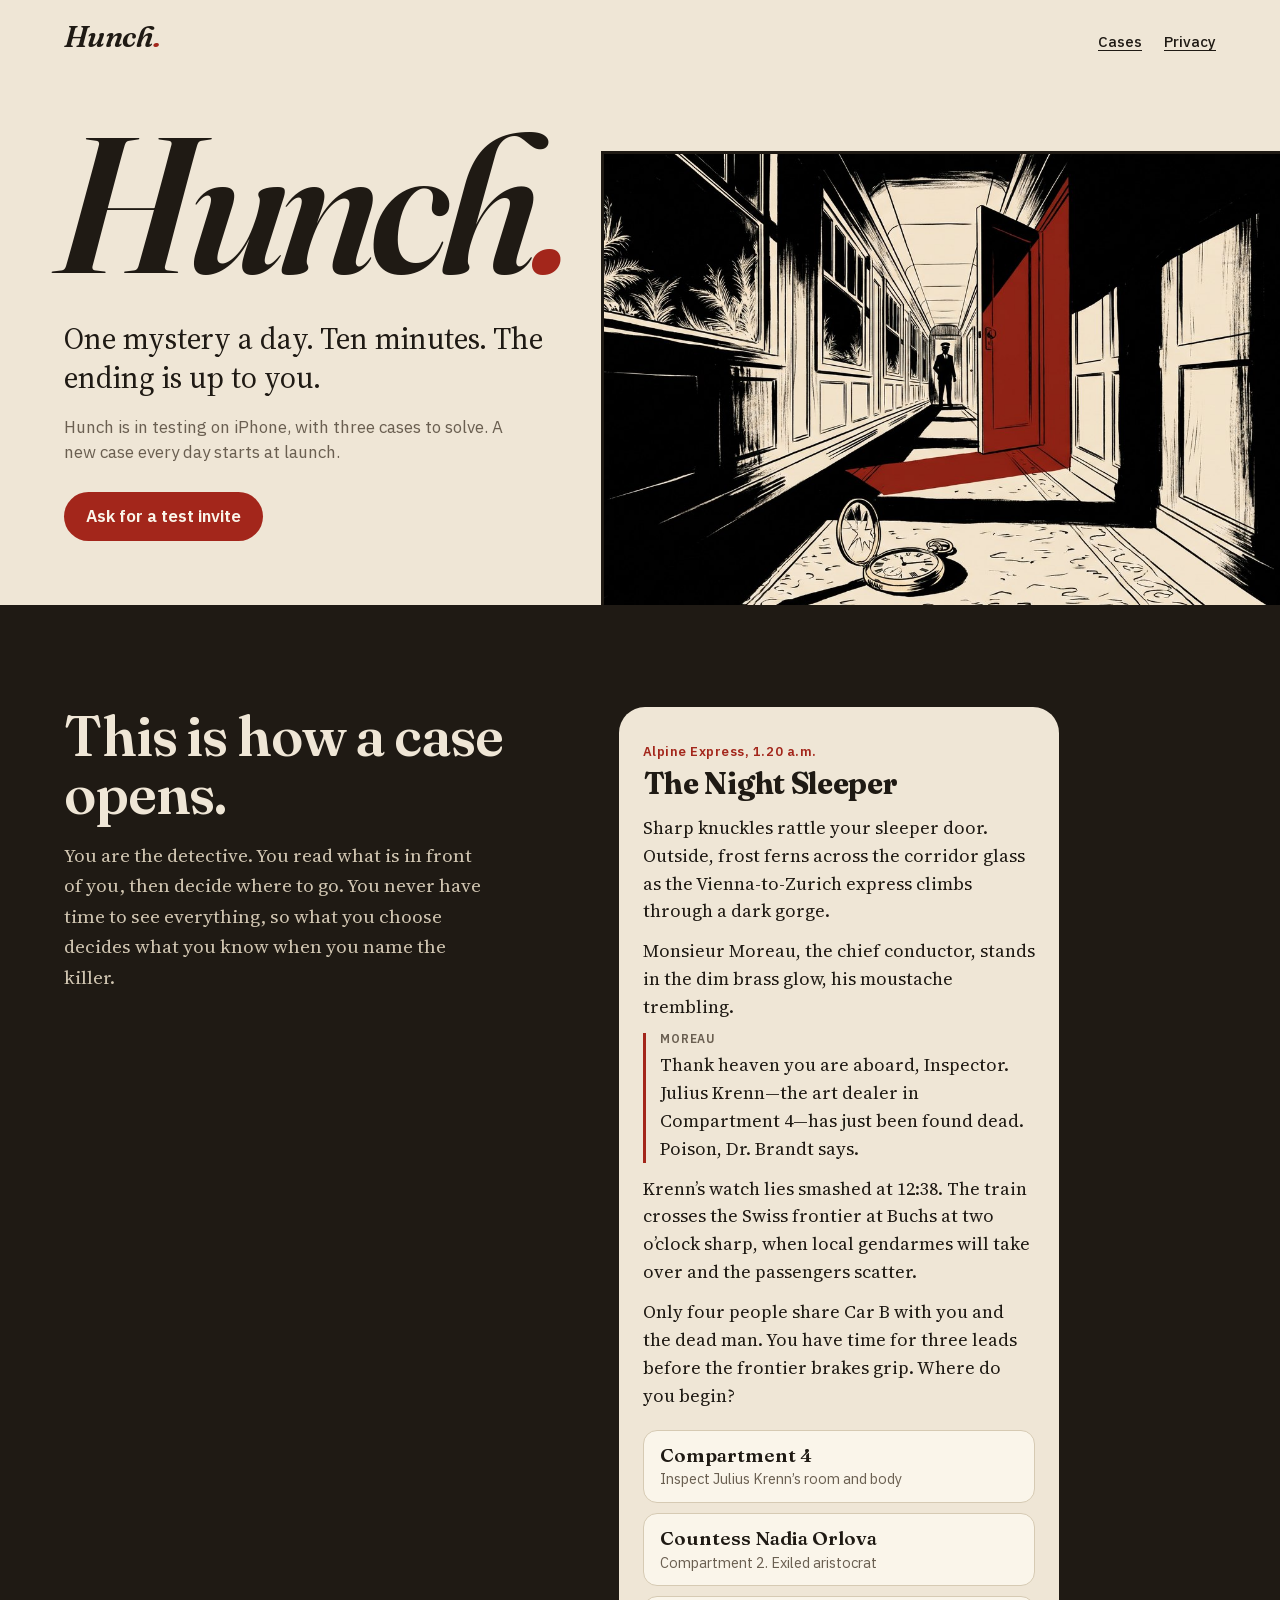
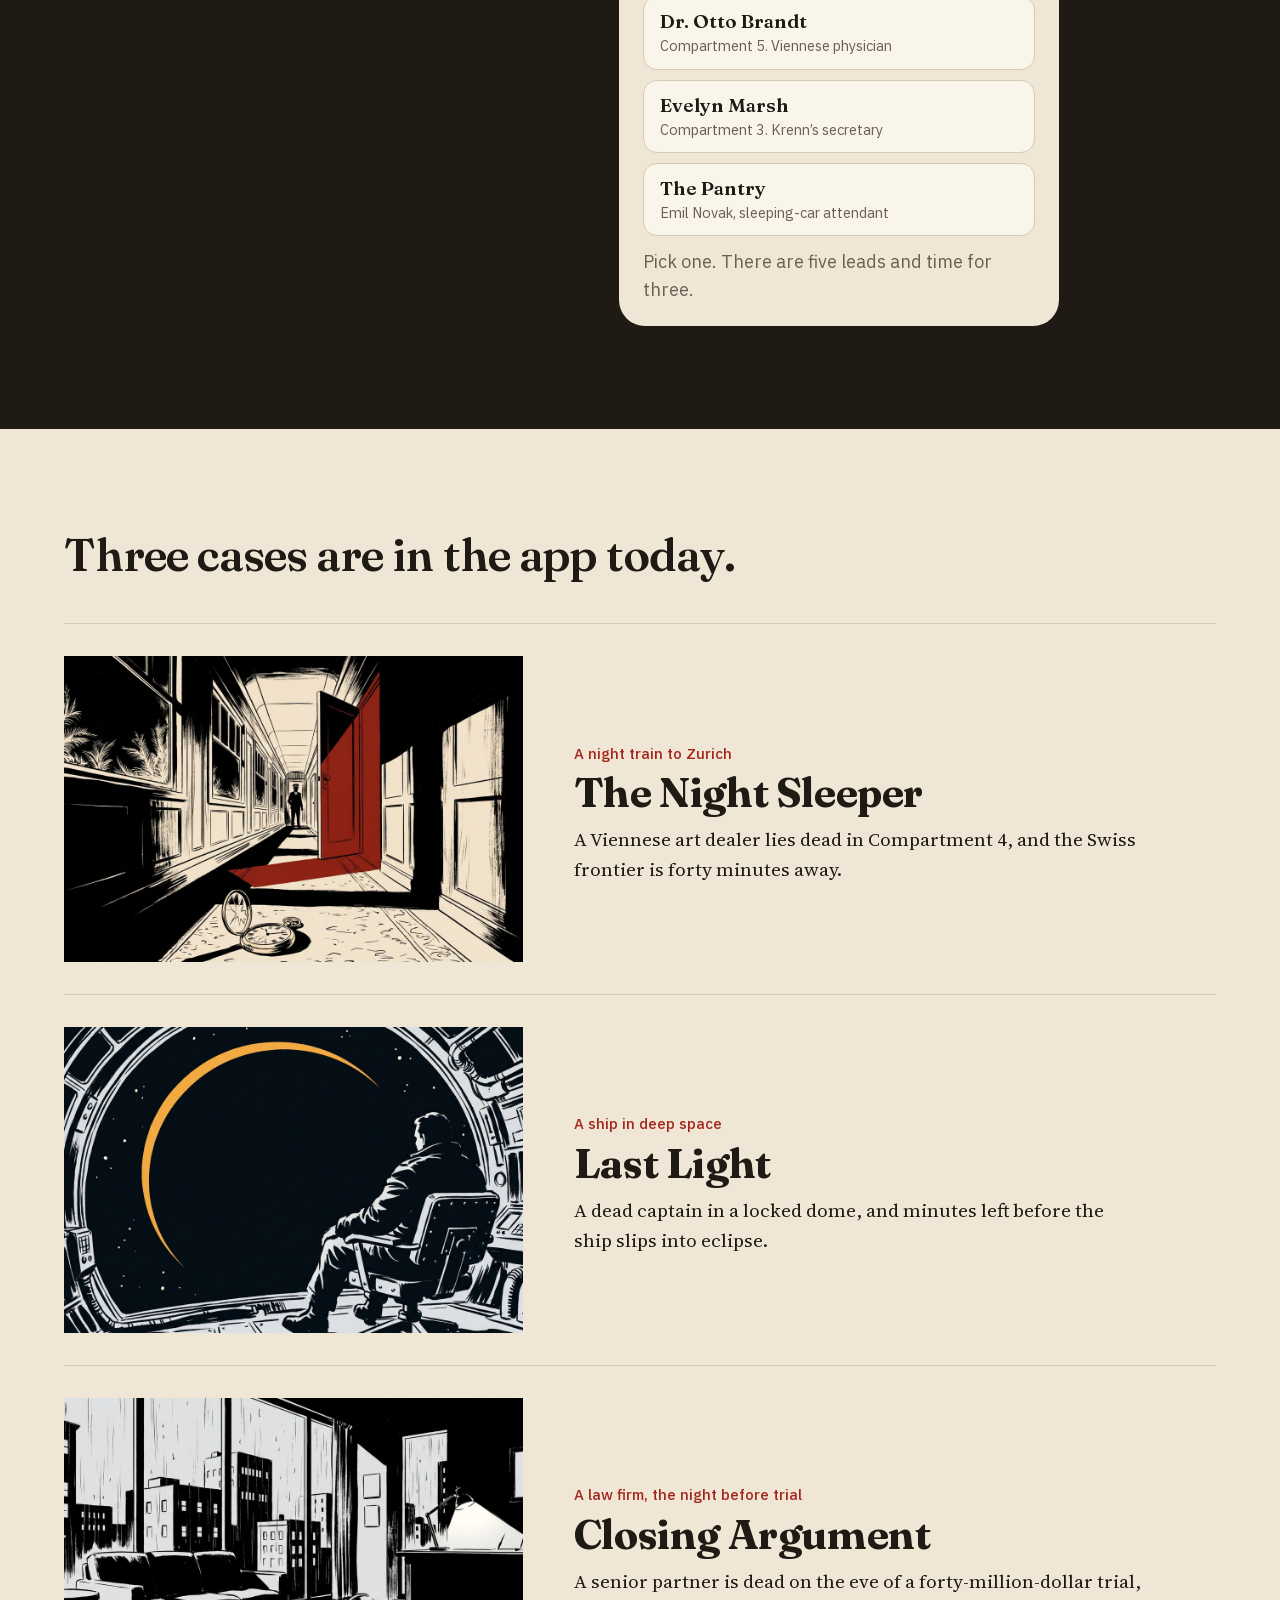
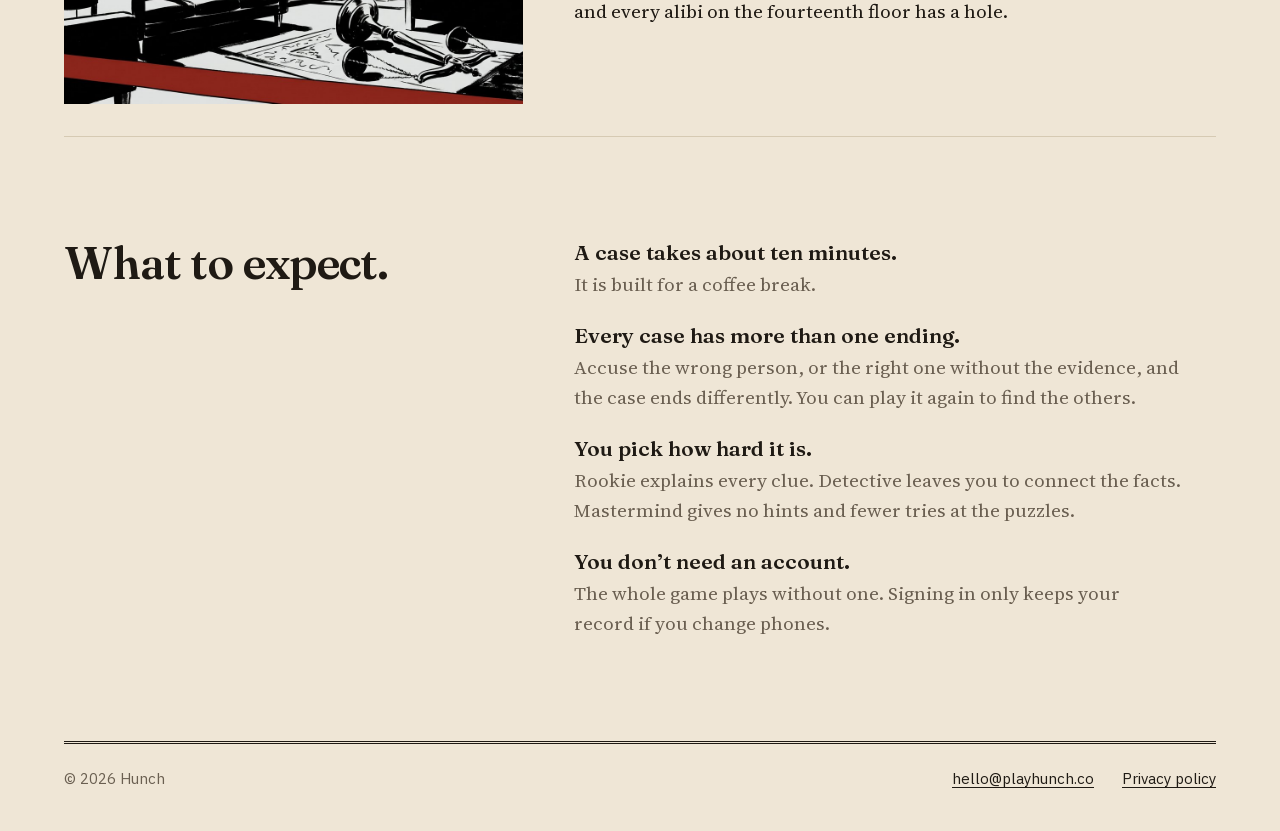
==== index.html @ 8b2c5234 "Hunch home page and privacy policy Co-Authored-By: Claude Fable 5.2 <noreply@anthropic.com>" ====
<!doctype html>
<html lang="en">
<head>
<meta charset="utf-8">
<meta name="viewport" content="width=device-width,initial-scale=1">
<title>Hunch: one mystery a day</title>
<meta name="description" content="Hunch is a ten-minute mystery for iPhone. Question the suspects, follow your leads, name the killer. The ending is up to you.">
<meta property="og:title" content="Hunch: one mystery a day">
<meta property="og:description" content="A ten-minute mystery for iPhone. The ending is up to you.">
<meta property="og:image" content="https://playhunch.co/art/sleeper.jpg">
<meta property="og:url" content="https://playhunch.co/">
<meta name="theme-color" content="#efe6d6">
<link rel="icon" href="/icon-180.png">
<link rel="apple-touch-icon" href="/icon-180.png">
<link rel="stylesheet" href="/site.css">
</head>
<body>

<header class="top">
  <a class="name" href="/" aria-label="Hunch home">Hunch<span>.</span></a>
  <nav><a href="#cases">Cases</a><a href="/privacy/">Privacy</a></nav>
</header>

<main>
  <section class="hero">
    <div class="say">
      <h1 class="mark">Hunch<span>.</span></h1>
      <p class="line">One mystery a day. Ten minutes. The ending is up to you.</p>
      <p class="status">Hunch is in testing on iPhone, with three cases to solve. A new case every day starts at launch.</p>
      <a class="btn" href="mailto:hello@playhunch.co?subject=Hunch%20test%20invite">Ask for a test invite</a>
    </div>
    <figure>
      <img src="/art/sleeper.jpg" width="1080" height="720" alt="A sleeping-car corridor at night. One compartment door stands open, a conductor waits at the far end, and a pocket watch lies smashed on the carpet.">
    </figure>
  </section>

  <section class="try" aria-labelledby="try-h">
    <div>
      <h2 id="try-h">This is how a case opens.</h2>
      <p class="why">You are the detective. You read what is in front of you, then decide where to go. You never have time to see everything, so what you choose decides what you know when you name the killer.</p>
    </div>

    <div class="page">
      <p class="where">Alpine Express, 1.20 a.m.</p>
      <h3>The Night Sleeper</h3>
      <p>Sharp knuckles rattle your sleeper door. Outside, frost ferns across the corridor glass as the Vienna-to-Zurich express climbs through a dark gorge.</p>
      <p>Monsieur Moreau, the chief conductor, stands in the dim brass glow, his moustache trembling.</p>
      <p class="spoken"><b>MOREAU</b>Thank heaven you are aboard, Inspector. Julius Krenn—the art dealer in Compartment 4—has just been found dead. Poison, Dr. Brandt says.</p>
      <p>Krenn’s watch lies smashed at 12:38. The train crosses the Swiss frontier at Buchs at two o’clock sharp, when local gendarmes will take over and the passengers scatter.</p>
      <p>Only four people share Car B with you and the dead man. You have time for three leads before the frontier brakes grip. Where do you begin?</p>

      <ul class="leads" id="leads">
        <li><button type="button" aria-pressed="false"><b>Compartment 4</b><i>Inspect Julius Krenn’s room and body</i></button></li>
        <li><button type="button" aria-pressed="false"><b>Countess Nadia Orlova</b><i>Compartment 2. Exiled aristocrat</i></button></li>
        <li><button type="button" aria-pressed="false"><b>Dr. Otto Brandt</b><i>Compartment 5. Viennese physician</i></button></li>
        <li><button type="button" aria-pressed="false"><b>Evelyn Marsh</b><i>Compartment 3. Krenn’s secretary</i></button></li>
        <li><button type="button" aria-pressed="false"><b>The Pantry</b><i>Emil Novak, sleeping-car attendant</i></button></li>
      </ul>
      <p class="after" id="after" aria-live="polite">Pick one. There are five leads and time for three.</p>
    </div>
  </section>

  <section class="cases" id="cases" aria-labelledby="cases-h">
    <h2 id="cases-h">Three cases are in the app today.</h2>
    <ol>
      <li>
        <img src="/art/sleeper.jpg" width="1080" height="720" loading="lazy" alt="">
        <div>
          <p class="set">A night train to Zurich</p>
          <h3>The Night Sleeper</h3>
          <p>A Viennese art dealer lies dead in Compartment 4, and the Swiss frontier is forty minutes away.</p>
        </div>
      </li>
      <li>
        <img src="/art/light.jpg" width="1080" height="720" loading="lazy" alt="Cover illustration for Last Light.">
        <div>
          <p class="set">A ship in deep space</p>
          <h3>Last Light</h3>
          <p>A dead captain in a locked dome, and minutes left before the ship slips into eclipse.</p>
        </div>
      </li>
      <li>
        <img src="/art/closing.jpg" width="1080" height="720" loading="lazy" alt="Cover illustration for Closing Argument.">
        <div>
          <p class="set">A law firm, the night before trial</p>
          <h3>Closing Argument</h3>
          <p>A senior partner is dead on the eve of a forty-million-dollar trial, and every alibi on the fourteenth floor has a hole.</p>
        </div>
      </li>
    </ol>
  </section>

  <section class="facts" aria-labelledby="facts-h">
    <h2 id="facts-h">What to expect.</h2>
    <dl>
      <div><dt>A case takes about ten minutes.</dt><dd>It is built for a coffee break.</dd></div>
      <div><dt>Every case has more than one ending.</dt><dd>Accuse the wrong person, or the right one without the evidence, and the case ends differently. You can play it again to find the others.</dd></div>
      <div><dt>You pick how hard it is.</dt><dd>Rookie explains every clue. Detective leaves you to connect the facts. Mastermind gives no hints and fewer tries at the puzzles.</dd></div>
      <div><dt>You don’t need an account.</dt><dd>The whole game plays without one. Signing in only keeps your record if you change phones.</dd></div>
    </dl>
  </section>
</main>

<footer class="foot">
  <span class="made">© 2026 Hunch</span>
  <a href="mailto:hello@playhunch.co">hello@playhunch.co</a>
  <a href="/privacy/">Privacy policy</a>
</footer>

<script>
(function () {
  var list = document.getElementById('leads'), after = document.getElementById('after');
  if (!list || !after) return;
  var buttons = list.querySelectorAll('button');
  list.addEventListener('click', function (e) {
    var b = e.target.closest('button');
    if (!b) return;
    buttons.forEach(function (x) { x.setAttribute('aria-pressed', x === b ? 'true' : 'false'); });
    list.classList.add('chosen');
    after.innerHTML = '<strong>You start with ' + b.querySelector('b').textContent + '.</strong> Two leads left, and the sample ends here. The rest of the case is in the app.';
  });
})();
</script>
</body>
</html>
---- site.css ----
/* playhunch.co. Same paper, ink and red as the app's paper theme (twist.css), same typefaces (fonts/fonts.css). */
@font-face{font-family:'Fraunces';font-style:italic;font-weight:400 600;font-display:swap;src:url(fonts/fraunces-italic-var-latin.woff2) format('woff2')}
@font-face{font-family:'Fraunces';font-style:normal;font-weight:400 800;font-display:swap;src:url(fonts/fraunces-normal-var-latin.woff2) format('woff2')}
@font-face{font-family:'Source Serif 4';font-style:normal;font-weight:400 600;font-display:swap;src:url(fonts/source-serif-4-normal-var-latin.woff2) format('woff2')}
@font-face{font-family:'Source Serif 4';font-style:italic;font-weight:400;font-display:swap;src:url(fonts/source-serif-4-italic-400-latin.woff2) format('woff2')}
@font-face{font-family:'IBM Plex Sans';font-style:normal;font-weight:400 600;font-display:swap;src:url(fonts/ibm-plex-sans-normal-var-latin.woff2) format('woff2')}

:root{
  --paper:#efe6d6;--card:#faf5ea;--ink:#1f1a14;--mute:#6a5f51;--red:#a3261b;--line:#d6cab3;
  --display:'Fraunces',Georgia,serif;--body:'Source Serif 4',Georgia,serif;--ui:'IBM Plex Sans',system-ui,sans-serif;
  --gutter:clamp(20px,5vw,64px);
}
*{box-sizing:border-box;margin:0;padding:0}
html{-webkit-text-size-adjust:100%}
body{background:var(--paper);color:var(--ink);font:400 19px/1.6 var(--body)}
img{display:block;max-width:100%;height:auto}
a{color:var(--red);text-underline-offset:.18em}
a:hover{color:var(--ink)}
:focus-visible{outline:3px solid var(--red);outline-offset:3px;border-radius:2px}

/* ---------- top of every page ---------- */
.top{display:flex;justify-content:space-between;align-items:baseline;padding:22px var(--gutter)}
.top .name{font:600 italic 30px/1 var(--display);letter-spacing:-.02em;color:var(--ink);text-decoration:none}
.top .name span,.mark span{color:var(--red)}
.top nav a{font:500 15px/1 var(--ui);color:var(--ink);margin-left:22px}

/* ---------- home: hero ---------- */
.hero{display:grid;grid-template-columns:minmax(0,5fr) minmax(0,7fr);align-items:end;gap:clamp(24px,4vw,56px);padding:clamp(12px,4vw,48px) 0 0 var(--gutter)}
.hero .say{padding-bottom:clamp(28px,5vw,72px)}
.mark{font:600 italic clamp(88px,15vw,208px)/.82 var(--display);letter-spacing:-.04em;margin-left:-.05em}
.hero .line{font:400 clamp(22px,2.4vw,30px)/1.3 var(--body);margin-top:clamp(20px,3vw,36px);max-width:17em}
.hero .status{font:400 17px/1.5 var(--ui);color:var(--mute);margin-top:18px;max-width:26em}
.hero figure{border-left:3px solid var(--ink);border-top:3px solid var(--ink)}
.hero figure img{width:100%;aspect-ratio:3/2;object-fit:cover}

.btn{display:inline-block;font:600 17px/1 var(--ui);color:var(--card);background:var(--red);text-decoration:none;padding:16px 22px;border-radius:999px;margin-top:26px}
.btn:hover{background:var(--ink);color:var(--card)}

/* ---------- home: the playable opening ---------- */
.try{background:var(--ink);color:var(--paper);padding:clamp(48px,8vw,104px) var(--gutter);display:grid;grid-template-columns:minmax(0,4fr) minmax(0,5fr);gap:clamp(28px,6vw,96px);align-items:start}
.try h2{font:600 clamp(34px,4.4vw,58px)/1.02 var(--display);letter-spacing:-.02em}
.try>div:first-child{position:sticky;top:48px}
.try .why{margin-top:18px;max-width:22em;color:#cfc4b0}
.page{background:var(--paper);color:var(--ink);border-radius:26px;padding:26px 24px 22px;max-width:440px;width:100%;justify-self:start}
.page .where{font:600 13px/1 var(--ui);color:var(--red);letter-spacing:.04em}
.page h3{font:700 30px/1.05 var(--display);letter-spacing:-.01em;margin:10px 0 14px}
.page p{font-size:18px;line-height:1.55;margin-top:12px}
.page .spoken{border-left:3px solid var(--red);padding-left:14px}
.page .spoken b{display:block;font:600 12px/1 var(--ui);letter-spacing:.08em;color:var(--mute);margin-bottom:6px}
.leads{list-style:none;margin-top:20px;display:grid;gap:10px}
.leads button{display:block;width:100%;text-align:left;font:inherit;color:var(--ink);background:var(--card);border:1px solid var(--line);border-radius:14px;padding:13px 16px;cursor:pointer;transition:scale .08s ease-out,border-color .15s,background-color .15s}
.leads button:hover{border-color:var(--ink)}
.leads button:active{scale:.98}
.leads b{display:block;font:600 19px/1.2 var(--display)}
.leads i{display:block;font:400 14.5px/1.35 var(--ui);font-style:normal;color:var(--mute);margin-top:3px}
.leads button[aria-pressed=true]{background:var(--ink);border-color:var(--ink);color:var(--paper)}
.leads button[aria-pressed=true] i{color:#cfc4b0}
.leads.chosen button[aria-pressed=false]{opacity:.45}
.after{margin-top:18px;font:400 16px/1.5 var(--ui);color:var(--mute);min-height:3em}
.after strong{color:var(--ink);font-weight:600}

/* ---------- home: the cases ---------- */
.cases{padding:clamp(48px,8vw,104px) var(--gutter)}
.cases h2,.facts h2{font:600 clamp(30px,3.6vw,46px)/1.05 var(--display);letter-spacing:-.02em;max-width:16em}
.cases ol{list-style:none;margin-top:clamp(24px,4vw,44px)}
.cases li{display:grid;grid-template-columns:minmax(0,5fr) minmax(0,7fr);gap:clamp(18px,4vw,56px);align-items:center;padding:clamp(18px,3vw,32px) 0;border-top:1px solid var(--line)}
.cases li:last-child{border-bottom:1px solid var(--line)}
.cases img{aspect-ratio:3/2;object-fit:cover;width:100%}
.cases h3{font:700 clamp(28px,3.2vw,42px)/1.05 var(--display);letter-spacing:-.01em}
.cases .set{font:500 15px/1.3 var(--ui);color:var(--red);margin-bottom:8px}
.cases p{margin-top:10px;max-width:30em}

/* ---------- home: plain facts ---------- */
.facts{padding:0 var(--gutter) clamp(56px,8vw,104px);display:grid;grid-template-columns:minmax(0,5fr) minmax(0,7fr);gap:clamp(18px,4vw,56px)}
.facts dl{display:grid;gap:22px}
.facts dt{font:600 21px/1.25 var(--display)}
.facts dd{color:var(--mute);margin-top:4px;max-width:32em}

/* ---------- foot ---------- */
.foot{border-top:3px double var(--ink);margin:0 var(--gutter);padding:24px 0 40px;display:flex;flex-wrap:wrap;gap:8px 28px;font:400 15px/1.5 var(--ui);color:var(--mute)}
.foot a{color:var(--ink)}
.foot .made{margin-right:auto}

/* ---------- privacy ---------- */
.doc{max-width:calc(36em + 2*var(--gutter));padding:clamp(20px,5vw,56px) var(--gutter) clamp(56px,8vw,96px)}
.doc h1{font:600 clamp(40px,6vw,68px)/1 var(--display);letter-spacing:-.025em}
.doc .dated{font:400 15px/1.5 var(--ui);color:var(--mute);margin-top:14px}
.doc .short{background:var(--card);border:1px solid var(--line);border-left:3px solid var(--red);padding:20px 22px;margin-top:30px}
.doc .short p:first-child{margin-top:0}
.doc h2{font:600 28px/1.15 var(--display);letter-spacing:-.01em;margin-top:48px}
.doc h3{font:600 18px/1.3 var(--ui);margin-top:26px}
.doc p,.doc ul{margin-top:12px}
.doc ul{padding-left:1.15em}
.doc li{margin-top:6px}
.doc table{border-collapse:collapse;width:100%;margin-top:16px;font-size:17px}
.doc th,.doc td{text-align:left;vertical-align:top;padding:10px 14px 10px 0;border-top:1px solid var(--line)}
.doc th{font:600 14px/1.3 var(--ui);color:var(--mute);border-top:0}

@media (max-width:820px){
  body{font-size:18px}
  .hero{grid-template-columns:1fr;padding-right:0}
  .hero .say{padding-right:var(--gutter);padding-bottom:8px}
  .try,.facts{grid-template-columns:1fr}
  .cases li{grid-template-columns:1fr;gap:14px}
  .top nav a{margin-left:16px}
  .doc table,.doc tbody,.doc tr,.doc td{display:block}
  .doc thead{display:none}
  .doc td{border-top:0;padding:2px 0}
  .doc tr{border-top:1px solid var(--line);padding:12px 0}
  .doc td:first-child{font-weight:600}
}
@media (prefers-reduced-motion:reduce){*{transition:none!important}}
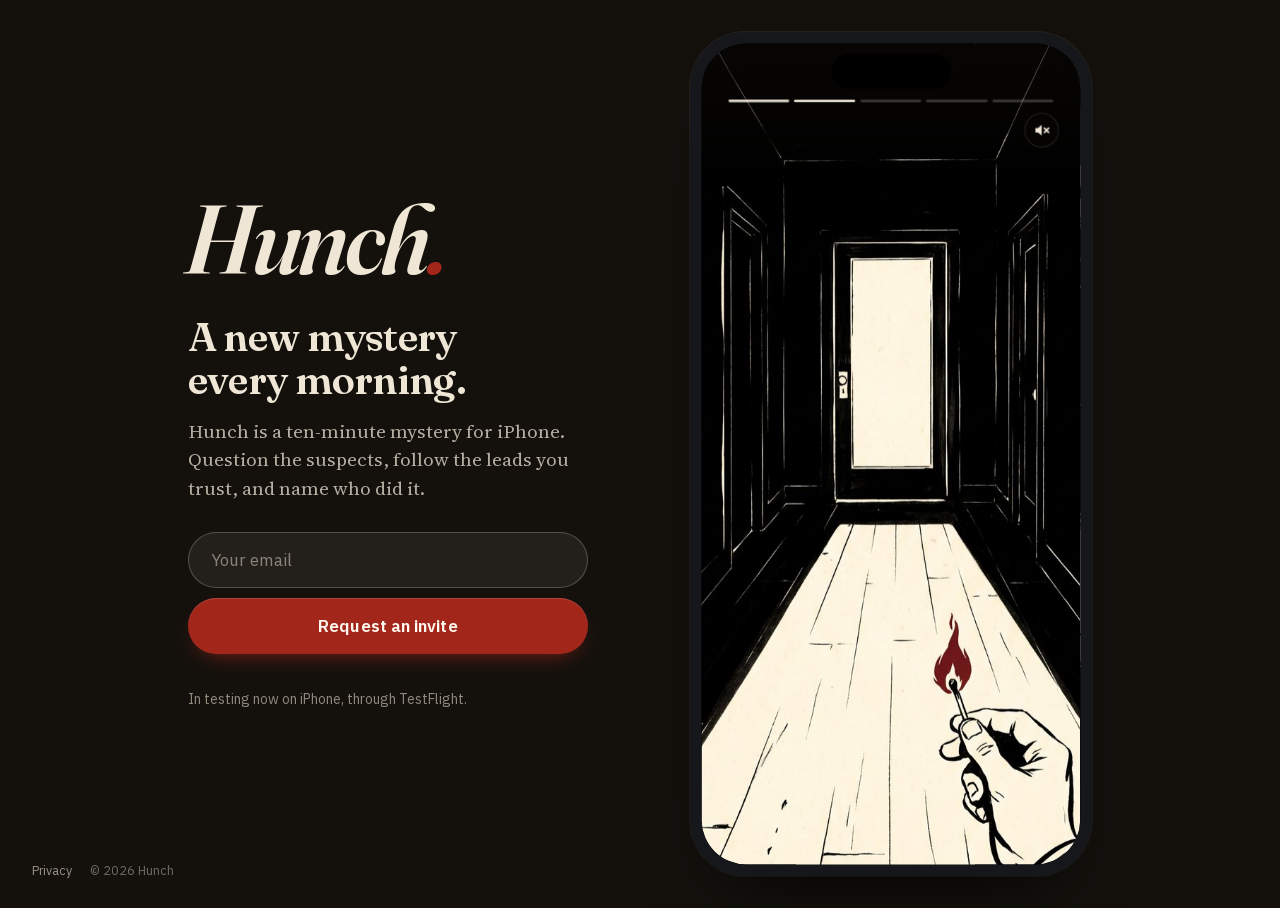
==== commit 0d46ba90: "Replace the home page with the First Night invite page One action: request a TestFlight invite. The " ====
--- a/index.html
+++ b/index.html
@@ -1,125 +1,65 @@
-<!doctype html>
+<!DOCTYPE html>
 <html lang="en">
 <head>
 <meta charset="utf-8">
-<meta name="viewport" content="width=device-width,initial-scale=1">
-<title>Hunch: one mystery a day</title>
-<meta name="description" content="Hunch is a ten-minute mystery for iPhone. Question the suspects, follow your leads, name the killer. The ending is up to you.">
-<meta property="og:title" content="Hunch: one mystery a day">
-<meta property="og:description" content="A ten-minute mystery for iPhone. The ending is up to you.">
+<meta name="viewport" content="width=device-width,initial-scale=1,viewport-fit=cover,interactive-widget=resizes-content">
+<title>Hunch: a new mystery every morning</title>
+<meta name="description" content="Hunch is a ten-minute mystery for iPhone. Question the suspects, follow the leads you trust, and name who did it.">
+<meta name="theme-color" content="#14110d">
+<meta property="og:title" content="Hunch: a new mystery every morning">
+<meta property="og:description" content="A ten-minute mystery for iPhone. In testing now: request an invite.">
 <meta property="og:image" content="https://playhunch.co/art/sleeper.jpg">
 <meta property="og:url" content="https://playhunch.co/">
-<meta name="theme-color" content="#efe6d6">
 <link rel="icon" href="/icon-180.png">
 <link rel="apple-touch-icon" href="/icon-180.png">
-<link rel="stylesheet" href="/site.css">
+<link rel="preload" href="/art/onboard/fn_match.jpg" as="image">
+<link rel="stylesheet" href="/fonts/fonts.css">
+<link rel="stylesheet" href="/home.css">
 </head>
 <body>
-
-<header class="top">
-  <a class="name" href="/" aria-label="Hunch home">Hunch<span>.</span></a>
-  <nav><a href="#cases">Cases</a><a href="/privacy/">Privacy</a></nav>
-</header>
-
-<main>
-  <section class="hero">
-    <div class="say">
-      <h1 class="mark">Hunch<span>.</span></h1>
-      <p class="line">One mystery a day. Ten minutes. The ending is up to you.</p>
-      <p class="status">Hunch is in testing on iPhone, with three cases to solve. A new case every day starts at launch.</p>
-      <a class="btn" href="mailto:hello@playhunch.co?subject=Hunch%20test%20invite">Ask for a test invite</a>
+<main class="pg">
+  <section class="col" aria-labelledby="hl">
+    <p class="mark" aria-label="Hunch">Hunch<span aria-hidden="true">.</span></p>
+    <h1 id="hl">A new mystery every morning.</h1>
+    <p class="lede">Hunch is a ten-minute mystery for iPhone. Question the suspects, follow the leads you trust, and name who did it.</p>
+    <div class="sr-only">
+      <p>A new case every morning.</p>
+      <p>Question the suspects and follow the leads you trust.</p>
+      <p>You’re on the clock, so you can’t chase them all.</p>
+      <p>When you’re ready, name who did it.</p>
     </div>
-    <figure>
-      <img src="/art/sleeper.jpg" width="1080" height="720" alt="A sleeping-car corridor at night. One compartment door stands open, a conductor waits at the far end, and a pocket watch lies smashed on the carpet.">
-    </figure>
+    <form class="invite" id="invite" novalidate>
+      <label class="sr-only" for="email">Email</label>
+      <div class="row">
+        <input id="email" name="email" type="email" autocomplete="email" inputmode="email" autocapitalize="off" spellcheck="false" placeholder="Your email" required aria-describedby="err">
+        <button type="submit" class="cap">Request an invite</button>
+      </div>
+      <p class="err" id="err" aria-live="polite"></p>
+    </form>
+    <div class="ok" id="ok" hidden>
+      <h2 tabindex="-1">You’re on the list.</h2>
+      <p>We’ll email your TestFlight invite to <b id="ok-email"></b>.</p>
+    </div>
+    <p class="status">In testing now on iPhone, through TestFlight.</p>
+    <footer class="foot"><a href="/privacy/">Privacy</a><span>© 2026 Hunch</span></footer>
   </section>
 
-  <section class="try" aria-labelledby="try-h">
-    <div>
-      <h2 id="try-h">This is how a case opens.</h2>
-      <p class="why">You are the detective. You read what is in front of you, then decide where to go. You never have time to see everything, so what you choose decides what you know when you name the killer.</p>
+  <div class="slot" id="slot">
+    <div class="phone" id="phone">
+      <div class="screen" id="screen">
+        <div class="stage" id="stage" aria-hidden="true">
+          <div class="plates" id="plates"></div>
+          <div class="ui" id="ui"></div>
+          <div class="prog" id="prog"><i><b></b></i><i><b></b></i><i><b></b></i><i><b></b></i><i><b></b></i></div>
+        </div>
+        <button type="button" class="chip replay" id="replay" aria-label="Replay the intro"><svg viewBox="0 0 20 20" aria-hidden="true"><path d="M4.6 7.2A6.2 6.2 0 1 1 3.8 11.4" fill="none" stroke="currentColor" stroke-width="1.7" stroke-linecap="round"/><path d="M3.4 3.6v4.1h4.1" fill="none" stroke="currentColor" stroke-width="1.7" stroke-linecap="round" stroke-linejoin="round"/></svg><span>Replay</span></button>
+        <button type="button" class="chip snd" id="snd" aria-label="Sound" aria-pressed="false"><svg viewBox="0 0 20 20" aria-hidden="true"><path d="M3.5 7.6h2.8L10 4.4v11.2L6.3 12.4H3.5z" fill="currentColor"/><g class="on"><path d="M12.6 7.4a3.6 3.6 0 0 1 0 5.2M14.7 5.4a6.4 6.4 0 0 1 0 9.2" fill="none" stroke="currentColor" stroke-width="1.6" stroke-linecap="round"/></g><g class="off"><path d="M12.8 7.8l4.4 4.4M17.2 7.8l-4.4 4.4" fill="none" stroke="currentColor" stroke-width="1.6" stroke-linecap="round"/></g></svg></button>
+        <button type="button" class="cap ask" id="ask" tabindex="-1" aria-hidden="true">Request an invite</button>
+      </div>
+      <div class="island" aria-hidden="true"></div>
     </div>
-
-    <div class="page">
-      <p class="where">Alpine Express, 1.20 a.m.</p>
-      <h3>The Night Sleeper</h3>
-      <p>Sharp knuckles rattle your sleeper door. Outside, frost ferns across the corridor glass as the Vienna-to-Zurich express climbs through a dark gorge.</p>
-      <p>Monsieur Moreau, the chief conductor, stands in the dim brass glow, his moustache trembling.</p>
-      <p class="spoken"><b>MOREAU</b>Thank heaven you are aboard, Inspector. Julius Krenn—the art dealer in Compartment 4—has just been found dead. Poison, Dr. Brandt says.</p>
-      <p>Krenn’s watch lies smashed at 12:38. The train crosses the Swiss frontier at Buchs at two o’clock sharp, when local gendarmes will take over and the passengers scatter.</p>
-      <p>Only four people share Car B with you and the dead man. You have time for three leads before the frontier brakes grip. Where do you begin?</p>
-
-      <ul class="leads" id="leads">
-        <li><button type="button" aria-pressed="false"><b>Compartment 4</b><i>Inspect Julius Krenn’s room and body</i></button></li>
-        <li><button type="button" aria-pressed="false"><b>Countess Nadia Orlova</b><i>Compartment 2. Exiled aristocrat</i></button></li>
-        <li><button type="button" aria-pressed="false"><b>Dr. Otto Brandt</b><i>Compartment 5. Viennese physician</i></button></li>
-        <li><button type="button" aria-pressed="false"><b>Evelyn Marsh</b><i>Compartment 3. Krenn’s secretary</i></button></li>
-        <li><button type="button" aria-pressed="false"><b>The Pantry</b><i>Emil Novak, sleeping-car attendant</i></button></li>
-      </ul>
-      <p class="after" id="after" aria-live="polite">Pick one. There are five leads and time for three.</p>
-    </div>
-  </section>
-
-  <section class="cases" id="cases" aria-labelledby="cases-h">
-    <h2 id="cases-h">Three cases are in the app today.</h2>
-    <ol>
-      <li>
-        <img src="/art/sleeper.jpg" width="1080" height="720" loading="lazy" alt="">
-        <div>
-          <p class="set">A night train to Zurich</p>
-          <h3>The Night Sleeper</h3>
-          <p>A Viennese art dealer lies dead in Compartment 4, and the Swiss frontier is forty minutes away.</p>
-        </div>
-      </li>
-      <li>
-        <img src="/art/light.jpg" width="1080" height="720" loading="lazy" alt="Cover illustration for Last Light.">
-        <div>
-          <p class="set">A ship in deep space</p>
-          <h3>Last Light</h3>
-          <p>A dead captain in a locked dome, and minutes left before the ship slips into eclipse.</p>
-        </div>
-      </li>
-      <li>
-        <img src="/art/closing.jpg" width="1080" height="720" loading="lazy" alt="Cover illustration for Closing Argument.">
-        <div>
-          <p class="set">A law firm, the night before trial</p>
-          <h3>Closing Argument</h3>
-          <p>A senior partner is dead on the eve of a forty-million-dollar trial, and every alibi on the fourteenth floor has a hole.</p>
-        </div>
-      </li>
-    </ol>
-  </section>
-
-  <section class="facts" aria-labelledby="facts-h">
-    <h2 id="facts-h">What to expect.</h2>
-    <dl>
-      <div><dt>A case takes about ten minutes.</dt><dd>It is built for a coffee break.</dd></div>
-      <div><dt>Every case has more than one ending.</dt><dd>Accuse the wrong person, or the right one without the evidence, and the case ends differently. You can play it again to find the others.</dd></div>
-      <div><dt>You pick how hard it is.</dt><dd>Rookie explains every clue. Detective leaves you to connect the facts. Mastermind gives no hints and fewer tries at the puzzles.</dd></div>
-      <div><dt>You don’t need an account.</dt><dd>The whole game plays without one. Signing in only keeps your record if you change phones.</dd></div>
-    </dl>
-  </section>
+  </div>
 </main>
-
-<footer class="foot">
-  <span class="made">© 2026 Hunch</span>
-  <a href="mailto:hello@playhunch.co">hello@playhunch.co</a>
-  <a href="/privacy/">Privacy policy</a>
-</footer>
-
-<script>
-(function () {
-  var list = document.getElementById('leads'), after = document.getElementById('after');
-  if (!list || !after) return;
-  var buttons = list.querySelectorAll('button');
-  list.addEventListener('click', function (e) {
-    var b = e.target.closest('button');
-    if (!b) return;
-    buttons.forEach(function (x) { x.setAttribute('aria-pressed', x === b ? 'true' : 'false'); });
-    list.classList.add('chosen');
-    after.innerHTML = '<strong>You start with ' + b.querySelector('b').textContent + '.</strong> Two leads left, and the sample ends here. The rest of the case is in the app.';
-  });
-})();
-</script>
+<script src="/home.js"></script>
 </body>
 </html>
--- a/fonts/fonts.css
+++ b/fonts/fonts.css
@@ -0,0 +1,9 @@
+/* Bundled latin subsets of the Google Fonts the app uses (OFL). Works offline. */
+@font-face{font-family:'Fraunces';font-style:italic;font-weight:400 600;font-display:swap;src:url(fraunces-italic-var-latin.woff2) format('woff2');unicode-range:U+0000-00FF, U+0131, U+0152-0153, U+02BB-02BC, U+02C6, U+02DA, U+02DC, U+0304, U+0308, U+0329, U+2000-206F, U+20AC, U+2122, U+2191, U+2193, U+2212, U+2215, U+FEFF, U+FFFD}
+@font-face{font-family:'Fraunces';font-style:normal;font-weight:400 800;font-display:swap;src:url(fraunces-normal-var-latin.woff2) format('woff2');unicode-range:U+0000-00FF, U+0131, U+0152-0153, U+02BB-02BC, U+02C6, U+02DA, U+02DC, U+0304, U+0308, U+0329, U+2000-206F, U+20AC, U+2122, U+2191, U+2193, U+2212, U+2215, U+FEFF, U+FFFD}
+@font-face{font-family:'IBM Plex Mono';font-style:normal;font-weight:400;font-display:swap;src:url(ibm-plex-mono-normal-400-latin.woff2) format('woff2');unicode-range:U+0000-00FF, U+0131, U+0152-0153, U+02BB-02BC, U+02C6, U+02DA, U+02DC, U+0304, U+0308, U+0329, U+2000-206F, U+20AC, U+2122, U+2191, U+2193, U+2212, U+2215, U+FEFF, U+FFFD}
+@font-face{font-family:'IBM Plex Mono';font-style:normal;font-weight:500;font-display:swap;src:url(ibm-plex-mono-normal-500-latin.woff2) format('woff2');unicode-range:U+0000-00FF, U+0131, U+0152-0153, U+02BB-02BC, U+02C6, U+02DA, U+02DC, U+0304, U+0308, U+0329, U+2000-206F, U+20AC, U+2122, U+2191, U+2193, U+2212, U+2215, U+FEFF, U+FFFD}
+@font-face{font-family:'IBM Plex Mono';font-style:normal;font-weight:600;font-display:swap;src:url(ibm-plex-mono-normal-600-latin.woff2) format('woff2');unicode-range:U+0000-00FF, U+0131, U+0152-0153, U+02BB-02BC, U+02C6, U+02DA, U+02DC, U+0304, U+0308, U+0329, U+2000-206F, U+20AC, U+2122, U+2191, U+2193, U+2212, U+2215, U+FEFF, U+FFFD}
+@font-face{font-family:'IBM Plex Sans';font-style:normal;font-weight:400 600;font-display:swap;src:url(ibm-plex-sans-normal-var-latin.woff2) format('woff2');unicode-range:U+0000-00FF, U+0131, U+0152-0153, U+02BB-02BC, U+02C6, U+02DA, U+02DC, U+0304, U+0308, U+0329, U+2000-206F, U+20AC, U+2122, U+2191, U+2193, U+2212, U+2215, U+FEFF, U+FFFD}
+@font-face{font-family:'Source Serif 4';font-style:italic;font-weight:400;font-display:swap;src:url(source-serif-4-italic-400-latin.woff2) format('woff2');unicode-range:U+0000-00FF, U+0131, U+0152-0153, U+02BB-02BC, U+02C6, U+02DA, U+02DC, U+0304, U+0308, U+0329, U+2000-206F, U+20AC, U+2122, U+2191, U+2193, U+2212, U+2215, U+FEFF, U+FFFD}
+@font-face{font-family:'Source Serif 4';font-style:normal;font-weight:400 600;font-display:swap;src:url(source-serif-4-normal-var-latin.woff2) format('woff2');unicode-range:U+0000-00FF, U+0131, U+0152-0153, U+02BB-02BC, U+02C6, U+02DA, U+02DC, U+0304, U+0308, U+0329, U+2000-206F, U+20AC, U+2122, U+2191, U+2193, U+2212, U+2215, U+FEFF, U+FFFD}
--- a/home.css
+++ b/home.css
@@ -0,0 +1,194 @@
+/* Hunch landing, Direction A: Watch. Only transform and opacity animate. */
+:root{
+  --night:#14110d;--paper:#efe6d6;--card:#faf5ea;--ink:#1f1a14;--mute:#6a5f51;--red:#a3261b;--red-ink:#fff8ef;
+  --cream-2:rgba(239,230,214,.74);--cream-3:rgba(239,230,214,.56);--err:#f0a39a;
+  --display:'Fraunces',Georgia,serif;--body:'Source Serif 4',Georgia,serif;--ui:'IBM Plex Sans',system-ui,sans-serif;--mono:'IBM Plex Mono',ui-monospace,monospace;
+  --dock:0px;
+}
+*{box-sizing:border-box;margin:0;padding:0}
+html{-webkit-text-size-adjust:100%;-webkit-tap-highlight-color:transparent;background:var(--night)}
+body{background:var(--night);color:var(--paper);font-family:var(--body);min-height:100vh;min-height:100dvh;overflow:hidden}
+button,input{font:inherit;color:inherit}
+button{cursor:pointer;border:0;background:none;-webkit-tap-highlight-color:transparent}
+.sr-only{position:absolute!important;width:1px;height:1px;padding:0;margin:-1px;overflow:hidden;clip:rect(0 0 0 0);white-space:nowrap;border:0}
+
+/* ---------- desktop composition ---------- */
+.pg{min-height:100vh;min-height:100dvh;display:flex;align-items:center;justify-content:center;gap:clamp(56px,8vw,128px);padding:32px 48px}
+.col{position:relative;width:400px;flex:none}
+.mark{font:800 italic 96px/.86 var(--display);letter-spacing:-.035em;margin:0 0 34px -.04em;color:var(--paper)}
+.mark span{color:var(--red)}
+h1{font:600 40px/1.08 var(--display);letter-spacing:-.018em;color:var(--paper);margin:0 0 16px;text-wrap:balance}
+.lede{font:400 19px/1.5 var(--body);color:var(--cream-2);margin:0 0 30px;text-wrap:pretty}
+
+/* The capsule family (twist.css .choice.primary), on night. */
+.cap{display:inline-flex;align-items:center;justify-content:center;min-height:56px;padding:0 26px;border-radius:999px;background:var(--red);color:var(--red-ink);
+  font:600 17px/1.2 var(--ui);letter-spacing:.005em;white-space:nowrap;box-shadow:inset 0 1px 0 rgba(255,255,255,.14),0 10px 22px -12px rgba(163,38,27,.9);
+  transition:transform .26s cubic-bezier(.3,1.45,.5,1),opacity .2s}
+.cap:active{transform:scale(.97);transition-duration:.12s;transition-timing-function:ease-out}
+.cap:focus-visible{outline:2px solid var(--paper);outline-offset:3px}
+.cap[disabled]{opacity:.6;cursor:default}
+
+.invite{position:relative}
+.invite .row{position:relative;display:flex;flex-direction:column;gap:10px;max-width:400px}
+.invite .row>*{flex:none;width:100%}
+.invite .row::after{content:"";position:absolute;inset:-6px;border-radius:34px;box-shadow:0 0 0 2px var(--paper);opacity:0;pointer-events:none}
+.invite.flash .row::after{animation:flash 1.2s ease-out}
+@keyframes flash{0%{opacity:0}18%{opacity:.9}100%{opacity:0}}
+.invite input{flex:1;min-width:0;height:56px;padding:0 22px;border-radius:999px;border:1px solid rgba(239,230,214,.24);background:rgba(239,230,214,.07);
+  color:var(--paper);font:400 17px/1 var(--ui);outline:none;-webkit-appearance:none;appearance:none}
+.invite input::placeholder{color:rgba(239,230,214,.5)}
+.invite input:focus-visible{border-color:rgba(239,230,214,.5);outline:2px solid var(--paper);outline-offset:3px}
+.invite input[aria-invalid=true]{border-color:var(--err)}
+.err{min-height:30px;padding:9px 0 0;font:500 14px/1.2 var(--ui);color:var(--err)}
+.ok{padding:2px 0 4px}
+.ok h2{font:600 30px/1.1 var(--display);letter-spacing:-.015em;color:var(--paper);margin:0 0 8px;outline:none}
+.ok p{font:400 18px/1.45 var(--body);color:var(--cream-2);overflow-wrap:anywhere}
+.ok:not([hidden])~.status{margin-top:18px}
+.ok b{font-weight:600;color:var(--paper)}
+.status{margin:6px 0 0;font:400 14px/1.4 var(--ui);color:var(--cream-3)}
+.foot{position:fixed;left:32px;bottom:24px;display:flex;gap:18px;font:400 12.5px/1 var(--ui);color:rgba(239,230,214,.42)}
+.foot a{color:rgba(239,230,214,.6);text-decoration:none}
+.foot a:hover{color:var(--paper);text-decoration:underline;text-underline-offset:3px}
+.foot a:focus-visible{outline:2px solid var(--paper);outline-offset:4px;border-radius:2px}
+
+/* ---------- the phone (onboard-phone.html: 393 x 852 screen, 12px bezel, radius 58) ---------- */
+.slot{position:relative;flex:none;width:417px;height:876px}
+.phone{position:absolute;left:0;top:0;width:417px;height:876px;border:12px solid #15171b;border-radius:58px;background:#000;overflow:hidden;transform-origin:0 0;
+  box-shadow:0 40px 80px -40px rgba(0,0,0,.9),0 0 0 1px rgba(239,230,214,.08),inset 0 0 0 2px #3a3e45}
+.screen{position:absolute;inset:0;overflow:hidden;border-radius:46px;background:var(--night);isolation:isolate}
+.island{position:absolute;top:11px;left:50%;width:124px;height:36px;margin-left:-62px;background:#000;border-radius:20px;z-index:9;pointer-events:none}
+
+.stage,.plates,.ui{position:absolute;inset:0}
+.stage{overflow:hidden;background:var(--night);cursor:pointer;-webkit-user-select:none;user-select:none}
+/* A soft top scrim so the progress and chips read over pale art. */
+.stage::after{content:"";position:absolute;left:0;right:0;top:0;height:150px;z-index:4;pointer-events:none;background:linear-gradient(to bottom,rgba(10,8,6,.72) 0,rgba(10,8,6,.4) 55%,rgba(10,8,6,0) 100%)}
+.wrap,.clip,.inner{position:absolute;inset:0}
+.clip{overflow:hidden}
+.inner{background:var(--night)}
+.wrap{will-change:transform}
+.plate{position:absolute;will-change:transform;transform-origin:50% 50%}
+.plate img{display:block;width:100%;height:100%;pointer-events:none}
+.flashl{position:absolute;inset:0;background:#f4ead6;z-index:5;pointer-events:none;opacity:0}
+.edge{position:absolute;left:0;top:0;right:0;height:36px;z-index:3;pointer-events:none}
+.edge svg{display:block;width:100%;height:100%}
+.edge path{fill:var(--night)}
+
+/* The lettering on the frosted glass (inside the plate, so it rides the push). */
+.glass{position:absolute}
+.hunch{position:absolute;left:4%;width:92%;top:3%;display:block;overflow:visible;opacity:0;transition:opacity .8s ease-out}
+.hunch text{font-family:'Fraunces',Georgia,serif;font-weight:800;font-optical-sizing:none;font-variation-settings:'opsz' 28,'wght' 800;fill:#14110d}
+.rule{position:absolute;left:12%;right:12%;top:27%;height:0;border-top:1.5px solid rgba(20,17,13,.82);opacity:0;transition:opacity .8s ease-out .15s}
+.glass.on .hunch,.glass.on .rule{opacity:.94}
+.glass.instant .hunch,.glass.instant .rule{transition:none}
+
+/* Progress: five quiet segments under the island. */
+.prog{position:absolute;z-index:6;top:58px;left:28px;right:28px;display:flex;gap:5px;pointer-events:none}
+.prog i{position:relative;flex:1;height:3px;border-radius:2px;background:rgba(239,230,214,.22);overflow:hidden}
+.prog b{position:absolute;inset:0;background:rgba(239,230,214,.92);transform:scaleX(0);transform-origin:0 50%}
+.prog i.full b{transform:none}
+
+/* Corner chips: replay (left, appears at rest) and sound (right). */
+.chip{position:absolute;z-index:7;top:72px;height:36px;display:flex;align-items:center;justify-content:center;gap:6px;border-radius:999px;
+  background:rgba(8,6,4,.62);color:var(--paper);box-shadow:inset 0 0 0 1px rgba(239,230,214,.14);transition:opacity .4s,transform .2s}
+.chip svg{width:20px;height:20px;flex:none}
+.chip:focus-visible{outline:2px solid var(--paper);outline-offset:2px}
+.chip:active{transform:scale(.94)}
+.snd{right:22px;width:36px}
+.snd .on{display:none}.snd[aria-pressed=true] .on{display:inline}.snd[aria-pressed=true] .off{display:none}
+.replay{left:22px;padding:0 14px 0 10px;font:600 12px/1 var(--ui);letter-spacing:.12em;text-transform:uppercase;opacity:0;pointer-events:none}
+.replay span{padding-top:1px}
+.replay.on{opacity:1;pointer-events:auto}
+
+/* Captions rising from the bottom over a scrim (onboard .fn-hold). */
+.hold{position:absolute;left:0;right:0;bottom:var(--dock);padding:84px 28px 0;
+  background:linear-gradient(to bottom,rgba(10,8,6,0) 0,rgba(10,8,6,.8) 72px,rgba(10,8,6,.94) 100%)}
+.hold.in{animation:fadein .5s ease-out both}
+@keyframes fadein{from{opacity:0}to{opacity:1}}
+.hold .say{padding-bottom:64px}
+.hold p{margin:0 0 6px;font:400 21px/1.38 var(--body);color:#f2e9d8;text-wrap:pretty}
+.hold p:last-child{margin:0}
+.rise{opacity:0;transform:translateY(8px);animation:rise .42s cubic-bezier(.2,.7,.2,1) forwards;animation-delay:calc(var(--i,0) * 160ms)}
+@keyframes rise{to{opacity:1;transform:none}}
+
+/* Beat 5: the file. */
+.file{position:absolute;inset:0}
+.shade{position:absolute;inset:0;background:rgba(8,6,4,.62)}
+.folder{position:absolute;left:16px;right:16px;top:144px;bottom:120px;container-type:size;
+  background:linear-gradient(172deg,#ece0c2 0,#e4d4af 100%);border-radius:3px 9px 8px 8px;transform:rotate(-.6deg);will-change:transform;
+  box-shadow:0 26px 40px -18px rgba(0,0,0,.85),inset 0 0 0 1px rgba(110,80,30,.22),inset 0 1px 0 rgba(255,255,255,.35)}
+.folder::before{content:"";position:absolute;inset:0;border-radius:inherit;pointer-events:none;background:repeating-linear-gradient(0deg,rgba(120,90,40,.035) 0 1px,transparent 1px 3px)}
+.tab{position:absolute;left:16px;top:-25px;width:38%;height:26px;border-radius:8px 8px 0 0;background:#e9dcbc;box-shadow:inset 0 0 0 1px rgba(110,80,30,.22);
+  display:flex;align-items:center;padding-left:12px;font:500 12px/1 var(--mono);letter-spacing:.1em;text-transform:uppercase;color:#6a5632}
+.fbody{position:relative;padding:20px 16px 0}
+.cover{position:relative;width:min(100%,calc((100cqh - 300px) * 1.5));background:#f6f0e0;padding:6px;transform:rotate(.5deg);
+  box-shadow:0 8px 14px -8px rgba(40,25,5,.6),0 0 0 .5px rgba(0,0,0,.15)}
+.cover img{display:block;width:100%;aspect-ratio:3/2;object-fit:cover;background:#000}
+.clipsvg{position:absolute;right:34px;top:4px;width:26px;height:70px;color:#8f9298;filter:drop-shadow(1px 2px 1.5px rgba(40,25,5,.45))}
+.slip{position:relative;margin:20px 0 0 10px;padding:17px 16px 16px;background:#f8f3e5;transform:rotate(-1.5deg);
+  box-shadow:0 5px 10px -5px rgba(40,25,5,.6),0 0 0 .5px rgba(0,0,0,.1);clip-path:polygon(0 .8%,100% 0,99.6% 99.2%,.3% 100%);
+  font:400 13px/1.62 var(--mono);color:#2b261f}
+.slip p{margin:0 0 5px;text-shadow:0 0 .6px rgba(43,38,31,.5)}
+.slip p:last-child{margin:0}
+.cord{position:absolute;left:0;right:0;bottom:5%;width:100%;height:60px;pointer-events:none;filter:drop-shadow(0 2px 1.5px rgba(40,10,5,.35))}
+/* The rubber stamp, struck on the slip when the invite is requested. */
+.stamp{position:absolute;right:26px;z-index:2;padding:7px 12px 6px;border:3px double var(--red);border-radius:4px;color:var(--red);
+  font:600 19px/1 var(--mono);letter-spacing:.14em;white-space:nowrap;transform:rotate(-7deg);opacity:.9;mix-blend-mode:multiply}
+.stamp.hit{animation:stamp .5s both}
+@keyframes stamp{0%{opacity:0;transform:rotate(-7deg) scale(1.9);animation-timing-function:cubic-bezier(.55,0,1,.45)}
+  55%{opacity:.9;transform:rotate(-7deg) scale(.95);animation-timing-function:cubic-bezier(.2,.8,.3,1)}
+  78%{transform:rotate(-7deg) scale(1.015)}100%{opacity:.9;transform:rotate(-7deg) scale(1)}}
+
+.ask{position:absolute;z-index:7;left:28px;right:28px;bottom:44px;opacity:0;pointer-events:none;transition:opacity .4s ease-out,transform .26s cubic-bezier(.3,1.45,.5,1)}
+.ask.on{opacity:1;pointer-events:auto}
+
+/* ---------- mobile: the visitor's phone is the phone ---------- */
+@media (max-width:899px){
+  body{overflow:hidden}
+  .pg{display:flex;flex-direction:column;justify-content:flex-end;align-items:stretch;gap:0;padding:0;min-height:100vh;min-height:100dvh}
+  .slot{position:fixed;inset:0;width:auto;height:auto;z-index:0}
+  .phone{position:absolute;inset:0;width:auto;height:auto;border:0;border-radius:0;box-shadow:none;transform:none!important}
+  .screen{border-radius:0}
+  .island{display:none}
+  .col{position:relative;z-index:2;width:auto;padding:44px 20px max(14px,env(safe-area-inset-bottom));
+    background:linear-gradient(to bottom,rgba(10,8,6,0) 0 44px,rgba(10,8,6,.9) 44px,rgba(10,8,6,.96) 100%)}
+  /* The dock's top edge: a fade over the art, or solid when a caption sits right above it (so the two scrims meet cleanly). */
+  .col::before,.col::after{content:"";position:absolute;z-index:-1;left:0;right:0;top:0;height:44px;pointer-events:none;transition:opacity .5s ease-out}
+  .col::before{background:linear-gradient(to bottom,rgba(10,8,6,0),rgba(10,8,6,.9))}
+  .col::after{background:rgba(10,8,6,.9);opacity:0}
+  .col.capt::before{opacity:0}.col.capt::after{opacity:1}
+  .mark{font-size:34px;margin:0 0 8px -.03em}
+  h1{font-size:24px;line-height:1.15;margin:0 0 6px}
+  .lede{font-size:16px;line-height:1.42;margin:0 0 14px}
+  .invite .row{gap:8px;max-width:none}
+  .invite input{height:50px;padding:0 18px;font-size:16px}
+  .cap{min-height:50px;padding:0 18px;font-size:16px}
+  .err{min-height:0;padding:6px 0 0;font-size:13px}
+  .err:empty{padding:0}
+  .status{margin:10px 0 0;font-size:13px;line-height:16px}
+  .ok:not([hidden])~.status{margin-top:10px}
+  .foot{position:absolute;left:auto;right:20px;bottom:max(14px,env(safe-area-inset-bottom));margin:0;font-size:12px;line-height:16px}
+  .foot span{display:none}
+  .ok h2{font-size:24px;margin-bottom:4px}
+  .ok p{font-size:16px}
+  .prog{top:max(14px,env(safe-area-inset-top));left:16px;right:16px}
+  .chip{top:calc(max(14px,env(safe-area-inset-top)) + 14px)}
+  .snd{right:16px}.replay{left:16px}
+  .hold{padding:72px 22px 0;background:linear-gradient(to bottom,rgba(10,8,6,0) 0,rgba(10,8,6,.8) 64px,rgba(10,8,6,.9) 100%)}
+  .hold .say{padding-bottom:6px}
+  .hold p{font-size:19px}
+  .folder{top:calc(max(14px,env(safe-area-inset-top)) + 96px);bottom:calc(var(--dock) - 30px)}
+  .cover{width:min(100%,calc((100cqh - 238px) * 1.5));margin:0 auto}
+  .slip{margin:-34px 0 0 10px;font-size:12.5px;line-height:1.55;padding:14px 14px 13px}
+  .stamp{font-size:15px;right:auto;left:20px;margin-top:4px}
+  .ask{display:none}
+}
+@media (max-width:899px) and (max-height:700px){.lede{display:none}}
+/* Keyboard up (the layout shrinks): the art stays, the folder and captions step aside. */
+@media (max-width:899px) and (max-height:560px){.ui{visibility:hidden}}
+
+@media (prefers-reduced-motion:reduce){
+  .hold.in,.rise,.stamp.hit,.invite.flash .row::after{animation:none}
+  .rise{opacity:1;transform:none}
+  .hunch,.rule{transition:none}
+  .cap,.chip{transition:none}
+}
